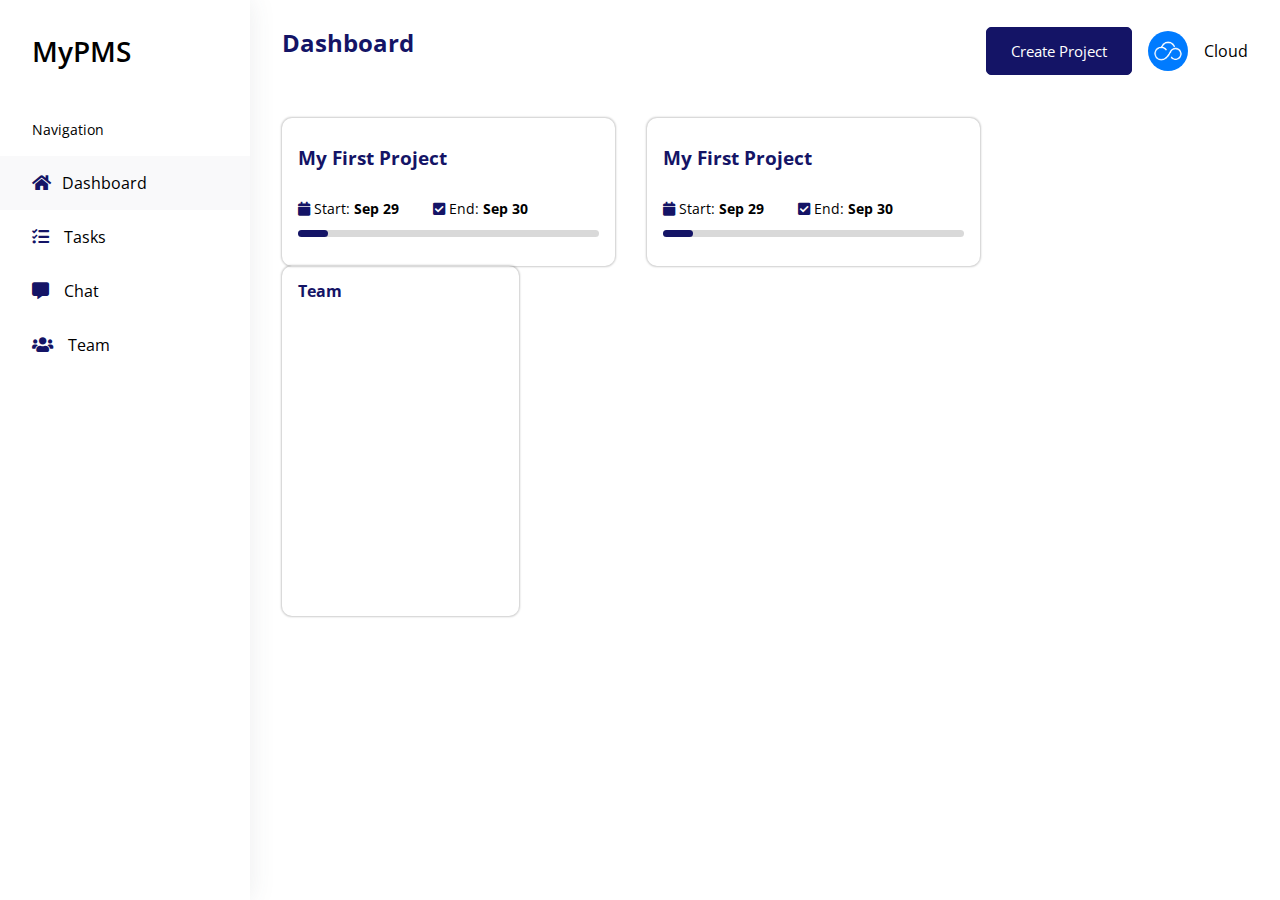
==== index.html @ 45e2c6f0 "initial commit" ====
<!DOCTYPE html>
<html lang="en">
<head>
  <meta charset="UTF-8">
  <meta name="viewport" content="width=device-width, initial-scale=1.0">
  <link rel="stylesheet" href="https://cdnjs.cloudflare.com/ajax/libs/font-awesome/5.15.3/css/all.min.css">
  <link rel="stylesheet" href="/css/styles.css">
  <title>Home</title>
</head>
<body>
  <div class="app">
    <aside>
      <div class="brand">MyPMS</div>
      <nav>
        <ul>
          <li><a href="/" class="active"><i class="fas fa-home"></i>Dashboard</a></li>
          <li><a href="/tasks.html"><i class="fas fa-tasks"></i> Tasks</a></li>
          <li><a href="/chat.html"><i class="fas fa-comment-alt"></i> Chat</a></li>
          <li><a href="/team.html"><i class="fas fa-users"></i> Team</a></li>
        </ul>
      </nav>
    </aside>
    <main>
      <header class="main-header">
        <div class="header-left">
          <h2>Dashboard</h2>
        </div>
        <div class="header-right">
          <a href="create-project.html" class="btn btn-primary">Create Project</a>
          <div class="user-account">
            <div class="user-image"><div class="image-container"><img src="images/logo.png" alt=""></div></div>
            <div class="user-name">Cloud</div>
          </div>
        </div>
      </header>
      <section class="main-content">
        <div class="content-container">
          <div class="projects-grid">
            <a href="/project.html" class="project-card">
              <h3 class="title">My First Project</h3>
              <div class="project-details">
                <div class="period">
                  <div class="start-date">
                    <i class="fas fa-calendar"></i>
                    Start: <span>Sep 29</span>
                  </div>
                  <div class="end-date">
                    <i class="fas fa-check-square"></i>
                    End: <span>Sep 30</span>
                  </div>
                </div>
                <div class="progress-bar">
                  <div class="progress" style="width: 10%;"></div>
                </div>
              </div>
            </a>
            <div class="project-card">
              <h3 class="title">My First Project</h3>
              <div class="project-details">
                <div class="period">
                  <div class="start-date">
                    <i class="fas fa-calendar"></i>
                    Start: <span>Sep 29</span>
                  </div>
                  <div class="end-date">
                    <i class="fas fa-check-square"></i>
                    End: <span>Sep 30</span>
                  </div>
                </div>
                <div class="progress-bar">
                  <div class="progress" style="width: 10%;"></div>
                </div>
              </div>
            </div>
          </div>
        </div>
        <div class="aside-container">
          <div class="team-view">
            <h4>Team</h4>
          </div>
        </div>
      </section>
    </main>
  </div>
</body>
</html>
---- css/styles.css ----
@import url("https://fonts.googleapis.com/css2?family=Open+Sans&display=swap");
:root {
  --primary-color: #141466;
  --secondary-color: #2929cc;
  --accent-color: #6677cc;
  --background-color: #dadae6;
  --text-color:#ffffff;
}

/* Common styles for both pages */
* {
  box-sizing: border-box;
}

body {
  font-family: "Open Sans", sans-serif;
  margin: 0;
  padding: 0;
}

ul {
  list-style: none;
  padding: 0;
}

a {
  text-decoration: none;
  color: inherit;
}

i {
  color: var(--primary-color);
}

h1, h2, h3, h4, h5 {
  color: var(--primary-color);
  margin: 0;
  line-height: 1.2;
  margin-bottom: 1rem;
}

.btn {
  display: block;
  padding: 0.8rem 1.5rem;
  border: none;
  border-radius: 5px;
  background: none;
  outline: none;
  font-size: 15px;
  font-family: inherit;
}

.btn-primary {
  background-color: var(--primary-color);
  border: var(--primary-color) 1px solid;
  color: white;
}

.image-container {
  width: 100%;
  height: 100%;
  position: relative;
}
.image-container img {
  position: absolute;
  top: 0;
  right: 0;
  bottom: 0;
  left: 0;
  display: block;
  width: 100%;
  max-width: 100%;
  height: 100%;
  max-height: 100%;
  -o-object-fit: cover;
     object-fit: cover;
  -o-object-position: center;
     object-position: center;
  transition: all 0.2s linear;
}

label {
  display: block;
  margin-bottom: 0.5rem;
}

input, textarea, select {
  display: block;
  width: 100%;
  padding: 0.5rem;
  margin-bottom: 1rem;
  border: 1px solid;
  border-radius: 5px;
  font-family: inherit;
  font-size: 15px;
}

.app {
  display: flex;
  -moz-column-gap: 2rem;
       column-gap: 2rem;
  width: 100%;
  height: 100vh;
}
.app > * {
  height: 100%;
  padding: 1rem 0;
}

.app aside {
  width: 20%;
  box-shadow: 0px 0px 25px rgba(73, 80, 87, 0.1);
}

.app aside .brand {
  display: flex;
  align-items: center;
  height: 70px;
  padding-left: 2rem;
  font-size: 28px;
  font-weight: 600;
}
.app aside nav {
  margin-top: 2rem;
}
.app aside nav::before {
  content: "Navigation";
  margin-left: 2rem;
  font-size: 14px;
}
.app aside nav ul li a {
  padding: 1rem 0;
  display: block;
  padding-left: 2rem;
}
.app aside nav ul li a.active {
  background-color: #F9F9FA;
}
.app aside nav ul li a:hover {
  background-color: #F9F9FA;
}
.app aside nav ul li a i {
  font-size: 17px;
  margin-right: 0.7rem;
}

.app main {
  width: 80%;
}

.main-header {
  display: flex;
  align-items: center;
  justify-content: space-between;
  width: 100%;
  height: 70px;
  margin-bottom: 2rem;
  padding-right: 2rem;
}
.main-header .header-right {
  display: flex;
  -moz-column-gap: 1rem;
       column-gap: 1rem;
  align-items: center;
}
.main-header .header-right .user-account {
  display: flex;
  align-items: center;
}
.main-header .header-right .user-image {
  width: 40px;
  height: 40px;
  margin-right: 1rem;
}
.main-header .header-right .user-image img {
  border-radius: 100%;
}

.main-content {
  display: flex;
  flex-wrap: wrap;
  -moz-column-gap: 2rem;
       column-gap: 2rem;
}
.main-content .content-container {
  width: 70%;
}
.main-content .content-container .projects-grid {
  display: grid;
  grid-template-columns: repeat(auto-fill, minmax(300px, 1fr));
  gap: 2rem;
}
.main-content .content-container .projects-grid .project-card {
  display: flex;
  flex-direction: column;
  justify-content: space-evenly;
  border-radius: 10px;
  height: 148px;
  padding: 1rem;
  box-shadow: 0px 0px 2px 1px rgba(0, 0, 0, 0.2);
}
.main-content .aside-container {
  width: 27%;
  padding-right: 2rem;
}
.main-content .aside-container .team-view {
  padding: 1rem;
  border-radius: 10px;
  width: 100%;
  height: 350px;
  box-shadow: 0px 0px 2px 1px rgba(0, 0, 0, 0.2);
}

.project-details .period {
  font-size: 14px;
  display: flex;
  justify-content: space-between;
  max-width: 230px;
  margin-bottom: 0.7rem;
}
.project-details .period span {
  font-weight: bold;
}
.project-details .progress-bar {
  height: 7px;
  border-radius: 15px;
  width: 100%;
  max-width: 600px;
  background-color: #D9D9D9;
}
.project-details .progress-bar .progress {
  height: 100%;
  border-radius: 15px;
  background-color: var(--primary-color);
}

.project-container {
  width: 100%;
  padding-right: 2rem;
}
.project-container .project-header {
  margin-bottom: 3rem;
}

.project-tracking {
  display: flex;
  -moz-column-gap: 3rem;
       column-gap: 3rem;
}

.milestones-section .milestones-container {
  padding: 1rem;
  margin-bottom: 1rem;
  border-radius: 10px;
  box-shadow: 0px 0px 2px 1px rgba(0, 0, 0, 0.2);
}
.milestones-section .milestones-list {
  max-width: 450px;
  width: 100%;
  min-width: 300px;
}
.milestones-section .milestones-list .milestone-button {
  cursor: pointer;
  width: 100%;
  text-align: justify;
  padding-left: 0;
}

.tasks-section {
  width: 100%;
}
.tasks-section .tasks-list {
  width: 100%;
}
.tasks-section .tasks-list .task-card {
  width: 100%;
  box-shadow: 0px 0px 2px 1px rgba(0, 0, 0, 0.2);
  margin-bottom: 1rem;
  padding: 0 0.8rem;
  border-radius: 5px;
}
.tasks-section .tasks-list .task-card form {
  height: 45px;
  display: flex;
  align-items: center;
}
.tasks-section .tasks-list .task-card form input {
  width: 30px;
  margin: 0;
}

.form-page {
  width: 100%;
  height: 100vh;
  display: flex;
  flex-direction: column;
}
.form-page .return {
  font-size: 21px;
  display: flex;
  align-items: center;
  padding: 1rem;
  display: block;
}
.form-page .return i {
  padding-right: 0.8rem;
}
.form-page main {
  width: 100%;
  height: 100%;
  display: flex;
  justify-content: center;
}
.form-page main form {
  width: 100%;
  max-width: 400px;
}
.form-page main form .form-header {
  margin-bottom: 3rem;
  text-align: center;
}
.form-page main form .btn {
  width: 100%;
}/*# sourceMappingURL=styles.css.map */
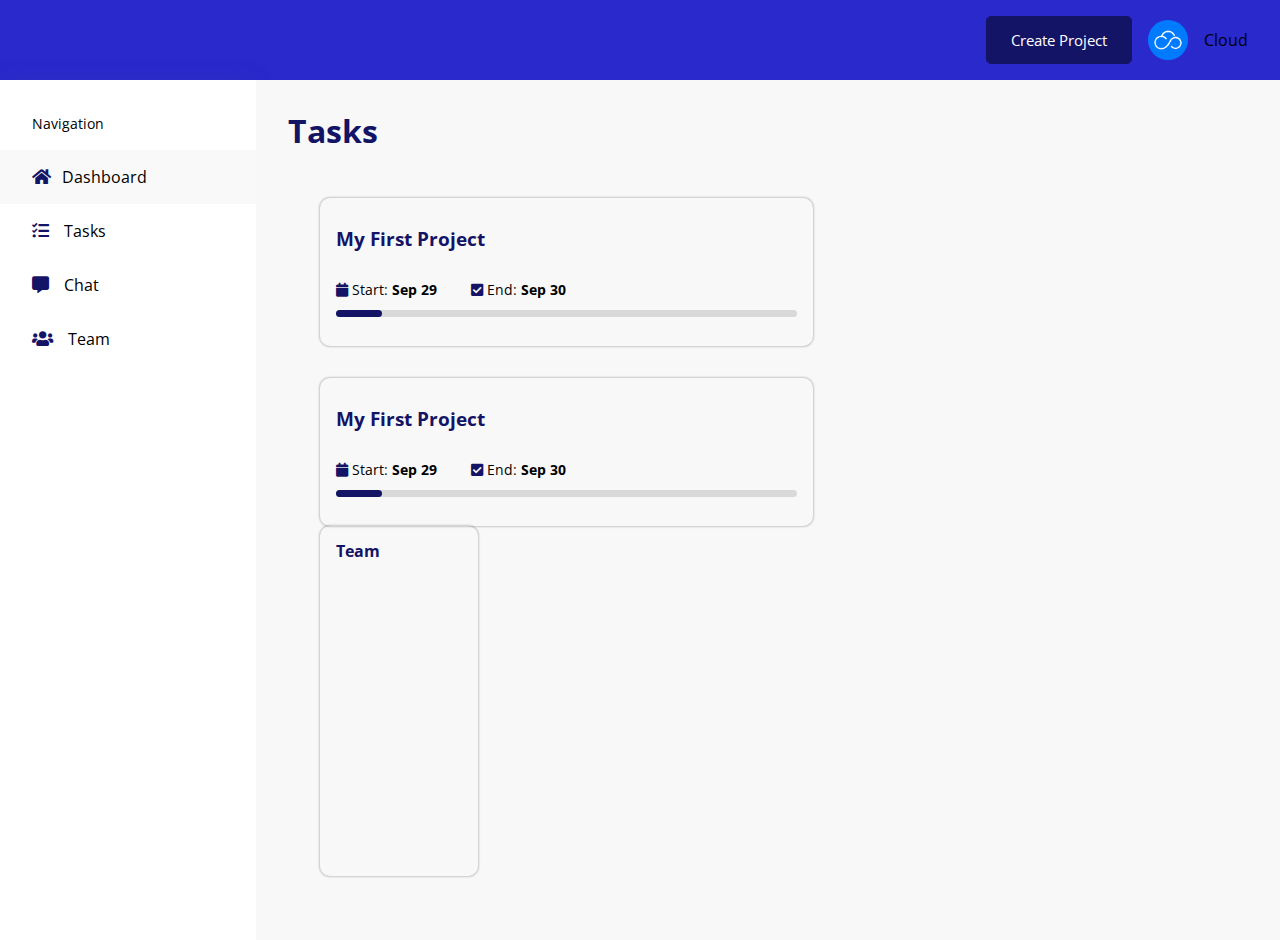
==== commit d90eb6fd: "layout change draft" ====
--- a/index.html
+++ b/index.html
@@ -9,76 +9,85 @@
 </head>
 <body>
   <div class="app">
-    <aside>
-      <div class="brand">MyPMS</div>
-      <nav>
-        <ul>
-          <li><a href="/" class="active"><i class="fas fa-home"></i>Dashboard</a></li>
-          <li><a href="/tasks.html"><i class="fas fa-tasks"></i> Tasks</a></li>
-          <li><a href="/chat.html"><i class="fas fa-comment-alt"></i> Chat</a></li>
-          <li><a href="/team.html"><i class="fas fa-users"></i> Team</a></li>
-        </ul>
-      </nav>
-    </aside>
-    <main>
-      <header class="main-header">
-        <div class="header-left">
-          <h2>Dashboard</h2>
-        </div>
-        <div class="header-right">
-          <a href="create-project.html" class="btn btn-primary">Create Project</a>
-          <div class="user-account">
-            <div class="user-image"><div class="image-container"><img src="images/logo.png" alt=""></div></div>
-            <div class="user-name">Cloud</div>
+    <nav>
+      <div class="container">
+        <div class="top-navbar">
+          <div class="top-navbar-left">
+            <a href="/" class="logo"></a>
+            <div class="search-bar"></div>
+          </div>
+          <div class="top-navbar-right">
+            <a href="create-project.html" class="btn btn-primary">Create Project</a>
+            <div class="user-account">
+              <div class="user-image"><div class="image-container"><img src="images/logo.png" alt=""></div></div>
+              <div class="user-name">Cloud</div>
+            </div>
           </div>
         </div>
-      </header>
-      <section class="main-content">
-        <div class="content-container">
-          <div class="projects-grid">
-            <a href="/project.html" class="project-card">
-              <h3 class="title">My First Project</h3>
-              <div class="project-details">
-                <div class="period">
-                  <div class="start-date">
-                    <i class="fas fa-calendar"></i>
-                    Start: <span>Sep 29</span>
+      </div>
+    </nav>
+    <main>
+      <aside>
+        <nav>
+          <ul>
+            <li><a href="/" class="active"><i class="fas fa-home"></i>Dashboard</a></li>
+            <li><a href="/tasks.html"><i class="fas fa-tasks"></i> Tasks</a></li>
+            <li><a href="/chat.html"><i class="fas fa-comment-alt"></i> Chat</a></li>
+            <li><a href="/team.html"><i class="fas fa-users"></i> Team</a></li>
+          </ul>
+        </nav>
+      </aside>
+      <section>
+        <header>
+          <h1>Tasks</h1>
+        </header>
+        <section class="main-content">
+          <div class="content-container">
+            <div class="projects-grid">
+              <a href="/project.html" class="project-card">
+                <h3 class="title">My First Project</h3>
+                <div class="project-details">
+                  <div class="period">
+                    <div class="start-date">
+                      <i class="fas fa-calendar"></i>
+                      Start: <span>Sep 29</span>
+                    </div>
+                    <div class="end-date">
+                      <i class="fas fa-check-square"></i>
+                      End: <span>Sep 30</span>
+                    </div>
                   </div>
-                  <div class="end-date">
-                    <i class="fas fa-check-square"></i>
-                    End: <span>Sep 30</span>
+                  <div class="progress-bar">
+                    <div class="progress" style="width: 10%;"></div>
                   </div>
                 </div>
-                <div class="progress-bar">
-                  <div class="progress" style="width: 10%;"></div>
-                </div>
-              </div>
-            </a>
-            <div class="project-card">
-              <h3 class="title">My First Project</h3>
-              <div class="project-details">
-                <div class="period">
-                  <div class="start-date">
-                    <i class="fas fa-calendar"></i>
-                    Start: <span>Sep 29</span>
+              </a>
+              <div class="project-card">
+                <h3 class="title">My First Project</h3>
+                <div class="project-details">
+                  <div class="period">
+                    <div class="start-date">
+                      <i class="fas fa-calendar"></i>
+                      Start: <span>Sep 29</span>
+                    </div>
+                    <div class="end-date">
+                      <i class="fas fa-check-square"></i>
+                      End: <span>Sep 30</span>
+                    </div>
                   </div>
-                  <div class="end-date">
-                    <i class="fas fa-check-square"></i>
-                    End: <span>Sep 30</span>
+                  <div class="progress-bar">
+                    <div class="progress" style="width: 10%;"></div>
                   </div>
-                </div>
-                <div class="progress-bar">
-                  <div class="progress" style="width: 10%;"></div>
                 </div>
               </div>
             </div>
           </div>
-        </div>
-        <div class="aside-container">
-          <div class="team-view">
-            <h4>Team</h4>
+          <div class="aside-container">
+            <div class="team-view">
+              <h4>Team</h4>
+            </div>
           </div>
-        </div>
+        </section>
       </section>
     </main>
   </div>
--- a/css/styles.css
+++ b/css/styles.css
@@ -95,24 +95,54 @@
   font-size: 15px;
 }
 
-.app {
-  display: flex;
-  -moz-column-gap: 2rem;
-       column-gap: 2rem;
-  width: 100%;
-  height: 100vh;
-}
-.app > * {
-  height: 100%;
-  padding: 1rem 0;
-}
-
+.app main {
+  display: flex;
+  justify-content: space-between;
+}
 .app aside {
   width: 20%;
   box-shadow: 0px 0px 25px rgba(73, 80, 87, 0.1);
-}
-
-.app aside .brand {
+  background-color: #ffffff;
+}
+.app aside nav {
+  margin-top: 2rem;
+}
+.app aside nav::before {
+  content: "Navigation";
+  margin-left: 2rem;
+  font-size: 14px;
+}
+.app aside nav ul li a {
+  padding: 1rem 0;
+  display: block;
+  padding-left: 2rem;
+}
+.app aside nav ul li a.active {
+  background-color: #F9F9FA;
+}
+.app aside nav ul li a:hover {
+  background-color: #F9F9FA;
+}
+.app aside nav ul li a i {
+  font-size: 17px;
+  margin-right: 0.7rem;
+}
+.app section {
+  padding: 2rem;
+  width: 80%;
+  background-color: #f8f8f8;
+}
+
+.top-navbar {
+  display: flex;
+  align-items: center;
+  justify-content: space-between;
+  width: 100%;
+  height: 80px;
+  padding: 0 2rem;
+  background-color: #2929cc;
+}
+.top-navbar .logo {
   display: flex;
   align-items: center;
   height: 70px;
@@ -120,59 +150,22 @@
   font-size: 28px;
   font-weight: 600;
 }
-.app aside nav {
-  margin-top: 2rem;
-}
-.app aside nav::before {
-  content: "Navigation";
-  margin-left: 2rem;
-  font-size: 14px;
-}
-.app aside nav ul li a {
-  padding: 1rem 0;
-  display: block;
-  padding-left: 2rem;
-}
-.app aside nav ul li a.active {
-  background-color: #F9F9FA;
-}
-.app aside nav ul li a:hover {
-  background-color: #F9F9FA;
-}
-.app aside nav ul li a i {
-  font-size: 17px;
-  margin-right: 0.7rem;
-}
-
-.app main {
-  width: 80%;
-}
-
-.main-header {
-  display: flex;
-  align-items: center;
-  justify-content: space-between;
-  width: 100%;
-  height: 70px;
-  margin-bottom: 2rem;
-  padding-right: 2rem;
-}
-.main-header .header-right {
+.top-navbar .top-navbar-right {
   display: flex;
   -moz-column-gap: 1rem;
        column-gap: 1rem;
   align-items: center;
 }
-.main-header .header-right .user-account {
-  display: flex;
-  align-items: center;
-}
-.main-header .header-right .user-image {
+.top-navbar .top-navbar-right .user-account {
+  display: flex;
+  align-items: center;
+}
+.top-navbar .top-navbar-right .user-image {
   width: 40px;
   height: 40px;
   margin-right: 1rem;
 }
-.main-header .header-right .user-image img {
+.top-navbar .top-navbar-right .user-image img {
   border-radius: 100%;
 }
 
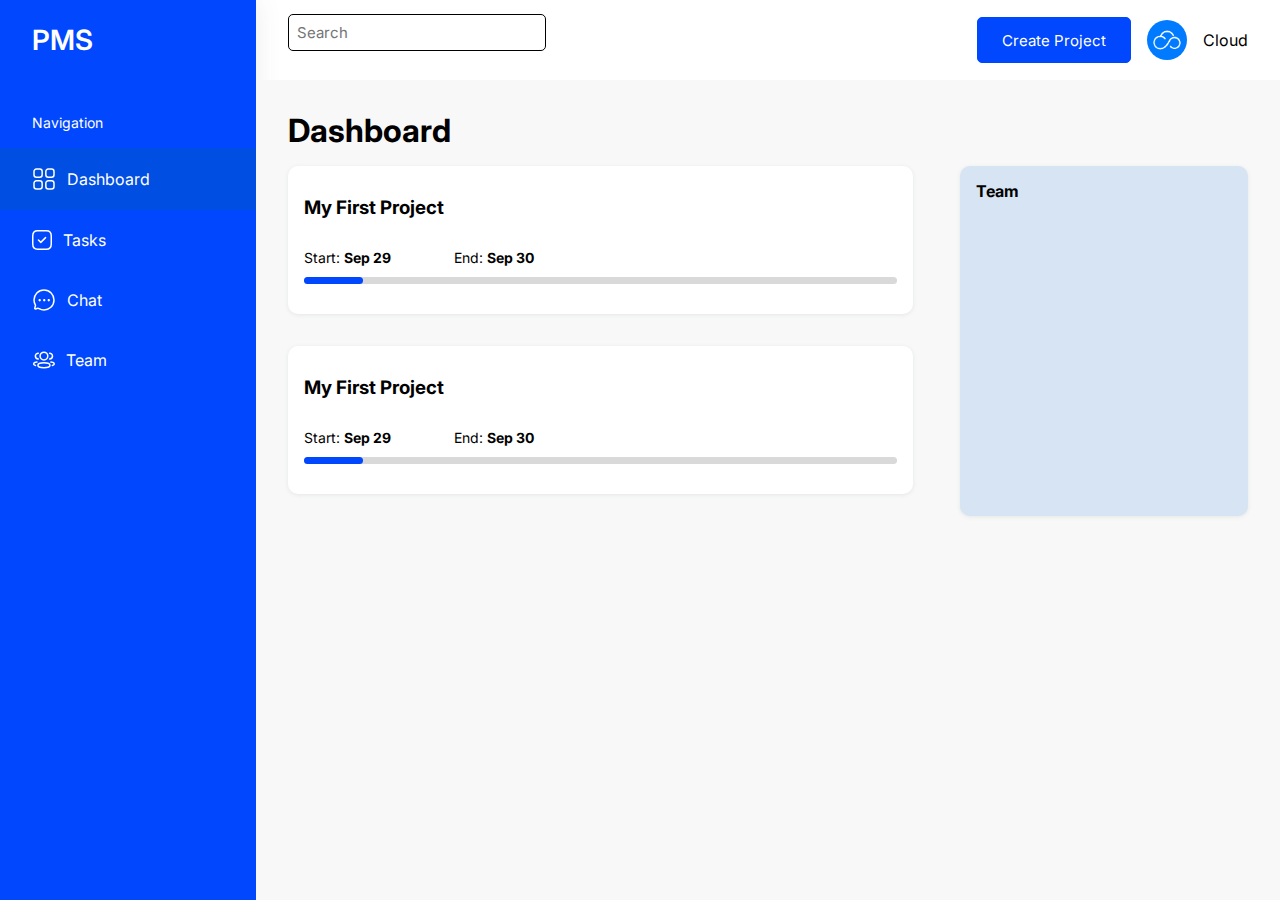
==== commit d137e058: "layout update" ====
--- a/index.html
+++ b/index.html
@@ -3,43 +3,47 @@
 <head>
   <meta charset="UTF-8">
   <meta name="viewport" content="width=device-width, initial-scale=1.0">
-  <link rel="stylesheet" href="https://cdnjs.cloudflare.com/ajax/libs/font-awesome/5.15.3/css/all.min.css">
+  <link rel="preconnect" href="https://fonts.googleapis.com">
+  <link rel="preconnect" href="https://fonts.gstatic.com" crossorigin>
+  <link href="https://fonts.googleapis.com/css2?family=Inter:wght@100;200;300;400;500;600&display=swap" rel="stylesheet">
   <link rel="stylesheet" href="/css/styles.css">
-  <title>Home</title>
+  <title>Dashboard</title>
 </head>
 <body>
   <div class="app">
-    <nav>
-      <div class="container">
-        <div class="top-navbar">
-          <div class="top-navbar-left">
-            <a href="/" class="logo"></a>
-            <div class="search-bar"></div>
-          </div>
-          <div class="top-navbar-right">
-            <a href="create-project.html" class="btn btn-primary">Create Project</a>
-            <div class="user-account">
-              <div class="user-image"><div class="image-container"><img src="images/logo.png" alt=""></div></div>
-              <div class="user-name">Cloud</div>
+    <aside>
+      <div class="logo">PMS</div>
+      <nav>
+        <ul>
+          <li><a href="/" class="active"> <img src="/images/Category.svg" class="nav-icon" alt="Dashboard"> <span>Dashboard</span></a></li>
+          <li><a href="/tasks.html"> <img src="/images/Tick Square.svg" class="nav-icon" alt="Tasks"> <span>Tasks</span></a></li>
+          <li><a href="/chat.html"> <img src="/images/Chat.svg" class="nav-icon" alt="Chat Icon"> <span>Chat</span></a></li>
+          <li><a href="/team.html"> <img src="/images/User.svg" class="nav-icon" alt="Team"> <span>Team</span></a></li>
+        </ul>
+      </nav>
+    </aside>
+    <main>
+      <nav>
+        <div class="container">
+          <div class="top-navbar">
+            <div class="top-navbar-left">
+              <div class="search-bar">
+                <input type="text" placeholder="Search">
+              </div>
+            </div>
+            <div class="top-navbar-right">
+              <a href="create-project.html" class="btn btn-primary">Create Project</a>
+              <div class="user-account">
+                <div class="user-image"><div class="image-container"><img src="images/logo.png" alt=""></div></div>
+                <div class="user-name">Cloud</div>
+              </div>
             </div>
           </div>
         </div>
-      </div>
-    </nav>
-    <main>
-      <aside>
-        <nav>
-          <ul>
-            <li><a href="/" class="active"><i class="fas fa-home"></i>Dashboard</a></li>
-            <li><a href="/tasks.html"><i class="fas fa-tasks"></i> Tasks</a></li>
-            <li><a href="/chat.html"><i class="fas fa-comment-alt"></i> Chat</a></li>
-            <li><a href="/team.html"><i class="fas fa-users"></i> Team</a></li>
-          </ul>
-        </nav>
-      </aside>
+      </nav>
       <section>
-        <header>
-          <h1>Tasks</h1>
+        <header class="main-header">
+          <h1>Dashboard</h1>
         </header>
         <section class="main-content">
           <div class="content-container">
--- a/css/styles.css
+++ b/css/styles.css
@@ -1,21 +1,24 @@
-@import url("https://fonts.googleapis.com/css2?family=Open+Sans&display=swap");
+/* Common styles for both pages */
+*, *::before, *::after {
+  margin: 0;
+  padding: 0;
+  box-sizing: border-box;
+}
+
 :root {
-  --primary-color: #141466;
+  --primary-color: #0047FD;
   --secondary-color: #2929cc;
   --accent-color: #6677cc;
   --background-color: #dadae6;
   --text-color:#ffffff;
-}
-
-/* Common styles for both pages */
-* {
-  box-sizing: border-box;
+  --white-color:#ffffff;
+  --dark-color: #000000;
+  --box-shadow: 0px 1px 4px 0px rgba(73, 80, 87, 0.10);
 }
 
 body {
-  font-family: "Open Sans", sans-serif;
-  margin: 0;
-  padding: 0;
+  font-family: "Inter", sans-serif;
+  font-size: 16px;
 }
 
 ul {
@@ -29,11 +32,11 @@
 }
 
 i {
-  color: var(--primary-color);
+  color: var(--dark-color);
 }
 
 h1, h2, h3, h4, h5 {
-  color: var(--primary-color);
+  color: var(--dark-color);
   margin: 0;
   line-height: 1.2;
   margin-bottom: 1rem;
@@ -95,14 +98,37 @@
   font-size: 15px;
 }
 
+.app {
+  width: 100%;
+  height: 100vh;
+  overflow: hidden;
+  display: flex;
+  justify-content: space-between;
+}
 .app main {
-  display: flex;
-  justify-content: space-between;
+  width: 80%;
+}
+.app main > section {
+  padding: 0 2rem;
+  background-color: #f8f8f8;
+  height: calc(100vh - 80px);
+  overflow: scroll;
+  padding-bottom: 3rem;
 }
 .app aside {
   width: 20%;
+  height: 100vh;
   box-shadow: 0px 0px 25px rgba(73, 80, 87, 0.1);
-  background-color: #ffffff;
+  background-color: var(--primary-color);
+  color: var(--white-color);
+}
+.app aside .logo {
+  display: flex;
+  align-items: center;
+  height: 80px;
+  padding-left: 2rem;
+  font-size: 28px;
+  font-weight: 600;
 }
 .app aside nav {
   margin-top: 2rem;
@@ -112,25 +138,23 @@
   margin-left: 2rem;
   font-size: 14px;
 }
+.app aside nav ul li:first-of-type {
+  margin-top: 1rem;
+}
 .app aside nav ul li a {
-  padding: 1rem 0;
-  display: block;
+  padding: 1.2rem 0;
+  display: flex;
+  align-items: center;
   padding-left: 2rem;
 }
 .app aside nav ul li a.active {
-  background-color: #F9F9FA;
+  background-color: rgba(2, 89, 189, 0.4117647059);
 }
 .app aside nav ul li a:hover {
-  background-color: #F9F9FA;
-}
-.app aside nav ul li a i {
-  font-size: 17px;
+  background-color: rgba(2, 89, 189, 0.4117647059);
+}
+.app aside nav ul li a .nav-icon {
   margin-right: 0.7rem;
-}
-.app section {
-  padding: 2rem;
-  width: 80%;
-  background-color: #f8f8f8;
 }
 
 .top-navbar {
@@ -140,15 +164,6 @@
   width: 100%;
   height: 80px;
   padding: 0 2rem;
-  background-color: #2929cc;
-}
-.top-navbar .logo {
-  display: flex;
-  align-items: center;
-  height: 70px;
-  padding-left: 2rem;
-  font-size: 28px;
-  font-weight: 600;
 }
 .top-navbar .top-navbar-right {
   display: flex;
@@ -169,14 +184,20 @@
   border-radius: 100%;
 }
 
+.main-header {
+  padding-top: 2rem;
+}
+
 .main-content {
   display: flex;
+  justify-content: space-between;
   flex-wrap: wrap;
   -moz-column-gap: 2rem;
        column-gap: 2rem;
 }
 .main-content .content-container {
-  width: 70%;
+  width: 100%;
+  max-width: 625px;
 }
 .main-content .content-container .projects-grid {
   display: grid;
@@ -188,20 +209,21 @@
   flex-direction: column;
   justify-content: space-evenly;
   border-radius: 10px;
+  background-color: var(--white-color);
   height: 148px;
   padding: 1rem;
-  box-shadow: 0px 0px 2px 1px rgba(0, 0, 0, 0.2);
+  box-shadow: var(--box-shadow);
 }
 .main-content .aside-container {
-  width: 27%;
-  padding-right: 2rem;
+  width: 30%;
 }
 .main-content .aside-container .team-view {
+  background-color: rgba(61, 137, 223, 0.1803921569);
   padding: 1rem;
   border-radius: 10px;
   width: 100%;
   height: 350px;
-  box-shadow: 0px 0px 2px 1px rgba(0, 0, 0, 0.2);
+  box-shadow: var(--box-shadow);
 }
 
 .project-details .period {
@@ -225,6 +247,107 @@
   height: 100%;
   border-radius: 15px;
   background-color: var(--primary-color);
+}
+
+.content-modal {
+  margin-top: 2rem;
+  background-color: var(--white-color);
+  box-shadow: var(--box-shadow);
+  border-radius: 5px;
+  padding: 1.5rem 1.333rem;
+}
+
+.tasks-list .task-grid {
+  margin-top: 1rem;
+  width: 100%;
+  align-items: center;
+  padding: 0.8rem 0;
+  display: grid;
+  grid-template-columns: 0.5fr 2fr 1fr 1fr;
+  border-bottom: 1px solid #D9D9D9;
+}
+.tasks-list .task-name {
+  font-size: 14px;
+  font-weight: 500;
+}
+.tasks-list .project-tag {
+  color: #D9D9D9;
+  font-size: 14px;
+}
+.tasks-list .checkbox input {
+  margin: 0;
+  text-align: justify;
+  width: 50px;
+}
+
+.recent-tasks-item {
+  padding: 1rem 0;
+  border-bottom: 1px solid #D9D9D9;
+}
+.recent-tasks-item .task-name {
+  font-size: 15px;
+  font-weight: 500;
+}
+.recent-tasks-item .task-details {
+  display: flex;
+  justify-content: space-between;
+  font-size: 12px;
+  margin-top: 0.5rem;
+}
+
+.status-button {
+  font-size: 12px;
+  border-radius: 15px;
+  padding: 0.3rem;
+  display: flex;
+  align-items: center;
+  justify-content: center;
+}
+.status-button.pending {
+  background-color: rgba(0, 72, 253, 0.0862745098);
+  color: #0047FD;
+  width: 80px;
+}
+.status-button.complete {
+  background-color: rgba(42, 167, 0, 0.1176470588);
+  color: #2BA700;
+  width: 80px;
+}
+
+.chat-container {
+  display: flex;
+  justify-content: space-between;
+}
+.chat-container > * {
+  height: 650px;
+  max-height: 90vh;
+}
+.chat-container .chat-list {
+  width: 30%;
+}
+.chat-container .chat-field {
+  border-radius: 5px;
+  width: 65%;
+  margin-top: 2rem;
+  background-color: var(--white-color);
+}
+.chat-container .chat-field .chat-header {
+  display: flex;
+  align-items: center;
+  justify-content: space-between;
+  padding: 1rem;
+  border-bottom: 1px solid #D9D9D9;
+}
+.chat-container .chat-field .chat-header .chat-header-user {
+  display: flex;
+  align-items: center;
+}
+.chat-container .chat-field .chat-header .chat-header-user .user-image {
+  width: 65px;
+  height: 65px;
+  border-radius: 100%;
+  overflow: hidden;
+  margin-right: 1rem;
 }
 
 .project-container {
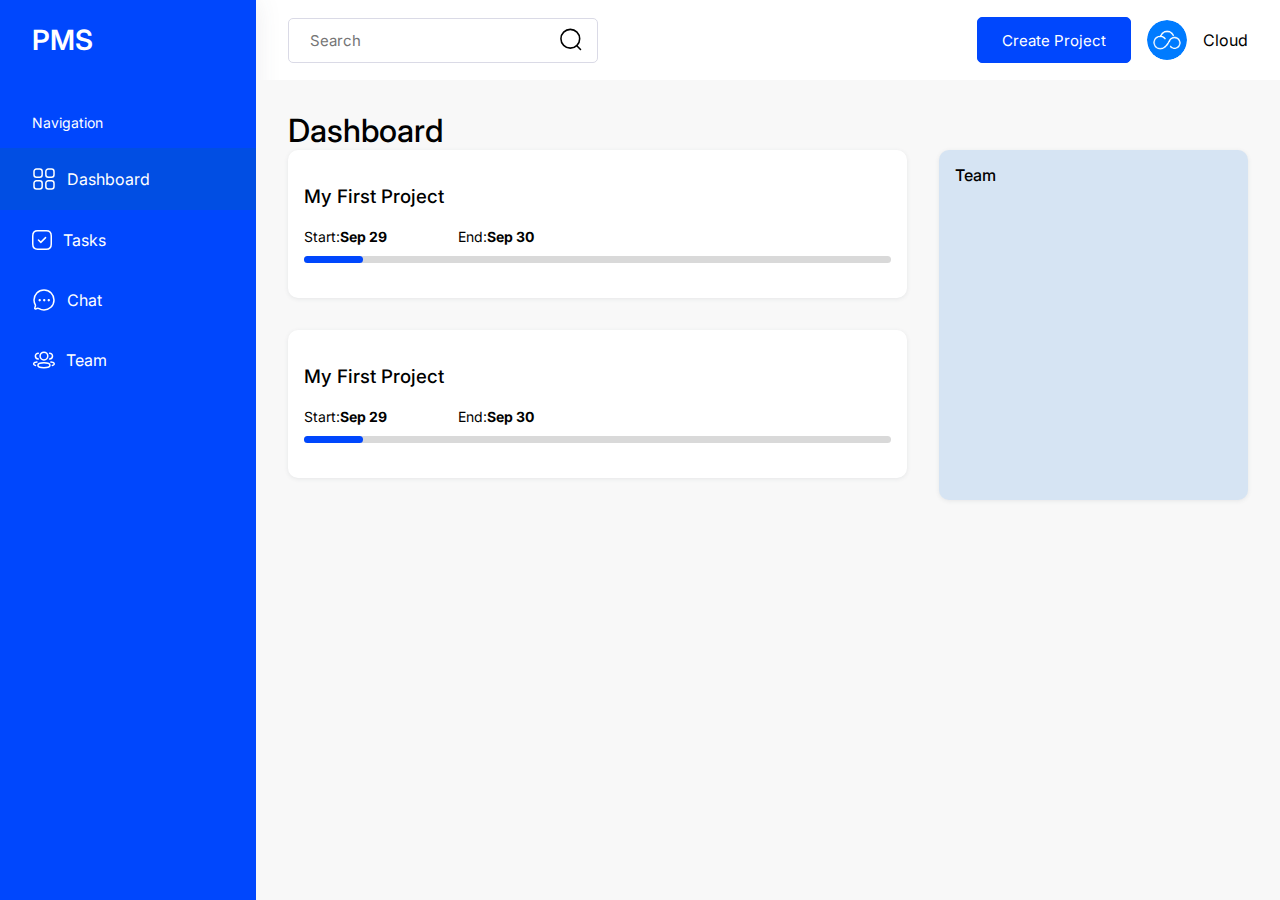
==== commit 9101e3d6: "complete!" ====
--- a/index.html
+++ b/index.html
@@ -28,7 +28,10 @@
           <div class="top-navbar">
             <div class="top-navbar-left">
               <div class="search-bar">
-                <input type="text" placeholder="Search">
+                <input type="text" class="search-field" placeholder="Search">
+                <button type="submit" class="search-button">
+                  <img src="/images/Search.svg" alt="">
+               </button>
               </div>
             </div>
             <div class="top-navbar-right">
--- a/css/styles.css
+++ b/css/styles.css
@@ -36,10 +36,10 @@
 }
 
 h1, h2, h3, h4, h5 {
+  font-weight: 500;
   color: var(--dark-color);
   margin: 0;
   line-height: 1.2;
-  margin-bottom: 1rem;
 }
 
 .btn {
@@ -92,10 +92,21 @@
   width: 100%;
   padding: 0.5rem;
   margin-bottom: 1rem;
-  border: 1px solid;
+  border: 1px solid var(--background-color);
   border-radius: 5px;
   font-family: inherit;
   font-size: 15px;
+}
+
+.user-head {
+  display: flex;
+  align-items: center;
+}
+
+.user-image {
+  border-radius: 100%;
+  overflow: hidden;
+  margin-right: 1rem;
 }
 
 .app {
@@ -112,7 +123,7 @@
   padding: 0 2rem;
   background-color: #f8f8f8;
   height: calc(100vh - 80px);
-  overflow: scroll;
+  overflow-y: auto;
   padding-bottom: 3rem;
 }
 .app aside {
@@ -184,12 +195,35 @@
   border-radius: 100%;
 }
 
+.search-bar {
+  width: 100%;
+  height: 45px;
+  display: flex;
+  align-items: center;
+  border-radius: 5px;
+  justify-content: space-between;
+  border: 1px solid var(--background-color);
+  padding: 0 0.8rem;
+}
+.search-bar .search-field {
+  margin: 0;
+  height: 100%;
+  width: 100%;
+  border: none;
+  outline: none;
+}
+.search-bar .search-button {
+  border: none;
+  background: none;
+}
+
 .main-header {
   padding-top: 2rem;
 }
 
 .main-content {
   display: flex;
+  flex: 1 2;
   justify-content: space-between;
   flex-wrap: wrap;
   -moz-column-gap: 2rem;
@@ -197,7 +231,7 @@
 }
 .main-content .content-container {
   width: 100%;
-  max-width: 625px;
+  flex: 2;
 }
 .main-content .content-container .projects-grid {
   display: grid;
@@ -215,7 +249,8 @@
   box-shadow: var(--box-shadow);
 }
 .main-content .aside-container {
-  width: 30%;
+  width: 100%;
+  flex: 1;
 }
 .main-content .aside-container .team-view {
   background-color: rgba(61, 137, 223, 0.1803921569);
@@ -229,9 +264,17 @@
 .project-details .period {
   font-size: 14px;
   display: flex;
+  align-items: center;
   justify-content: space-between;
   max-width: 230px;
   margin-bottom: 0.7rem;
+}
+.project-details .period > * {
+  display: flex;
+  align-items: center;
+}
+.project-details .period > * img {
+  margin-right: 0.3rem;
 }
 .project-details .period span {
   font-weight: bold;
@@ -315,47 +358,213 @@
 }
 
 .chat-container {
-  display: flex;
+  width: 100%;
+  height: 100%;
+  display: flex;
+  -moz-column-gap: 2rem;
+       column-gap: 2rem;
   justify-content: space-between;
 }
 .chat-container > * {
-  height: 650px;
-  max-height: 90vh;
-}
-.chat-container .chat-list {
-  width: 30%;
-}
-.chat-container .chat-field {
+  height: 100%;
+}
+.chat-container .chat-list-container {
+  flex: 0.8;
+}
+.chat-container .chat-list-container .search {
+  margin: 1rem 0;
+}
+.chat-container .chat-list-container .chat-list .chat {
+  display: flex;
+  width: 100%;
+  padding: 0.8rem 0;
+  border-bottom: 1px solid var(--background-color);
+}
+.chat-container .chat-list-container .chat-list .chat .receiver-image {
+  width: 45px;
+  height: 45px;
+  margin-right: 1rem;
+  border-radius: 100%;
+  overflow: hidden;
+}
+.chat-container .chat-list-container .chat-list .chat .chat-details {
+  width: 80%;
+  display: flex;
+  flex-direction: column;
+  justify-content: space-around;
+}
+.chat-container .chat-list-container .chat-list .chat .chat-details > * {
+  width: 100%;
+  display: flex;
+  justify-content: space-between;
+}
+.chat-container .chat-list-container .chat-list .chat .chat-details .message, .chat-container .chat-list-container .chat-list .chat .chat-details .message-count, .chat-container .chat-list-container .chat-list .chat .chat-details .time {
+  font-size: 13px;
+}
+.chat-container .chat-list-container .chat-list .chat .chat-details .message-count {
+  width: 17px;
+  text-align: center;
+  height: 17px;
+  background-color: #6b95ff;
+  color: white;
+  font-size: 12px;
+  border-radius: 100%;
+}
+.chat-container .chat-field-container {
   border-radius: 5px;
-  width: 65%;
+  flex: 2;
   margin-top: 2rem;
   background-color: var(--white-color);
 }
-.chat-container .chat-field .chat-header {
-  display: flex;
+.chat-container .chat-field-container .chat-header {
+  display: flex;
+  height: 13%;
   align-items: center;
   justify-content: space-between;
   padding: 1rem;
   border-bottom: 1px solid #D9D9D9;
 }
-.chat-container .chat-field .chat-header .chat-header-user {
-  display: flex;
-  align-items: center;
-}
-.chat-container .chat-field .chat-header .chat-header-user .user-image {
-  width: 65px;
-  height: 65px;
-  border-radius: 100%;
-  overflow: hidden;
+.chat-container .chat-field-container .chat-header .chat-header-user {
+  display: flex;
+  align-items: center;
+}
+.chat-container .chat-field-container .chat-header .chat-header-user .user-image {
+  width: 50px;
+  height: 50px;
+}
+.chat-container .chat-field-container .chat-header .chat-header-user .user-name .user-status {
+  font-size: 12px;
+  margin-top: 0.3rem;
+}
+.chat-container .chat-field-container .chat-field {
+  width: 100%;
+  height: 70%;
+  overflow-y: auto;
+  padding: 2rem 1rem;
+}
+.chat-container .chat-field-container .chat-field .chat-blob {
+  margin: 1rem 0;
+  display: flex;
+  align-items: end;
+}
+.chat-container .chat-field-container .chat-field .chat-blob.sender {
+  justify-content: flex-end;
+}
+.chat-container .chat-field-container .chat-field .chat-blob .user-image {
+  width: 35px;
+  height: 35px;
+}
+.chat-container .chat-field-container .chat-field .chat-blob .user-receiver {
+  margin-right: 0.8rem;
+}
+.chat-container .chat-field-container .chat-field .chat-blob .user-sender {
+  margin-left: 0.8rem;
+}
+.chat-container .chat-field-container .chat-field .chat-blob .message {
+  max-width: 55%;
+  font-size: 15px;
+  background-color: var(--white-color);
+  box-shadow: var(--box-shadow);
+  padding: 1rem 0.8rem;
+}
+.chat-container .chat-field-container .chat-field .chat-blob .receiver-message {
+  border-radius: 10px 10px 10px 0;
+}
+.chat-container .chat-field-container .chat-field .chat-blob .sender-message {
+  border-radius: 10px 10px 0 10px;
+}
+.chat-container .chat-field-container .chat-sender {
+  height: 15%;
+  padding: 0 1rem;
+  display: flex;
+  align-items: center;
+}
+.chat-container .chat-field-container .chat-sender .attachment {
   margin-right: 1rem;
-}
-
-.project-container {
-  width: 100%;
-  padding-right: 2rem;
-}
-.project-container .project-header {
+  height: 30px;
+  position: relative;
+  display: flex;
+  justify-content: center;
+}
+.chat-container .chat-field-container .chat-sender .attachment input {
+  opacity: 0;
+  margin: 0;
+  position: absolute;
+  top: 0;
+}
+.chat-container .chat-field-container .chat-sender .textfield {
+  width: 100%;
+  height: 50px;
+  border: 1px solid var(--background-color);
+  border-radius: 5px;
+  display: flex;
+  align-items: center;
+}
+.chat-container .chat-field-container .chat-sender .textfield textarea {
+  width: 100%;
+  height: 100%;
+  border: none;
+  outline: none;
+  margin: 0;
+}
+.chat-container .chat-field-container .chat-sender .textfield button {
+  margin: 1rem;
+  margin-left: 0.5rem;
+  display: flex;
+  align-items: center;
+  border: none;
+  background: none;
+  outline: none;
+}
+
+.content-table {
+  margin-top: 2rem;
+  width: 100%;
+  height: 100%;
+}
+.content-table input {
+  margin: 0;
+}
+.content-table .table-head th {
+  text-align: start;
+}
+.content-table .user-image {
+  width: 35px;
+  height: 35px;
+}
+.content-table .table-grid {
+  padding: 1rem 0;
+  border-bottom: 1px solid #D9D9D9;
+  display: grid;
+  align-items: center;
+  grid-template-columns: 0.5fr 2fr 2fr 2fr 1fr;
+}
+.content-table .table-grid .table-action {
+  display: none;
+  -moz-column-gap: 1rem;
+       column-gap: 1rem;
+}
+
+.users .users-header {
+  display: flex;
+  align-items: center;
+  justify-content: space-between;
+}
+.users .users-header .btn {
+  background-color: var(--background-color);
+}
+
+.project {
+  width: 100%;
+}
+.project .project-header {
+  padding: 2rem;
+  padding-top: 3rem;
   margin-bottom: 3rem;
+  background-color: var(--white-color);
+}
+.project .project-header h2 {
+  margin-bottom: 1rem;
 }
 
 .project-tracking {
@@ -367,8 +576,11 @@
 .milestones-section .milestones-container {
   padding: 1rem;
   margin-bottom: 1rem;
-  border-radius: 10px;
-  box-shadow: 0px 0px 2px 1px rgba(0, 0, 0, 0.2);
+  background-color: var(--white-color);
+  box-shadow: var(--box-shadow);
+}
+.milestones-section .milestones-container h3 {
+  margin-bottom: 1rem;
 }
 .milestones-section .milestones-list {
   max-width: 450px;
@@ -384,13 +596,22 @@
 
 .tasks-section {
   width: 100%;
+  padding: 2rem;
+  background-color: var(--white-color);
+  box-shadow: var(--box-shadow);
+  display: flex;
+  flex-direction: column;
+  justify-content: space-between;
+}
+.tasks-section .tasks-header {
+  margin-bottom: 2rem;
 }
 .tasks-section .tasks-list {
   width: 100%;
 }
 .tasks-section .tasks-list .task-card {
   width: 100%;
-  box-shadow: 0px 0px 2px 1px rgba(0, 0, 0, 0.2);
+  box-shadow: var(--box-shadow);
   margin-bottom: 1rem;
   padding: 0 0.8rem;
   border-radius: 5px;
@@ -404,6 +625,9 @@
   width: 30px;
   margin: 0;
 }
+.tasks-section .btn {
+  width: 100%;
+}
 
 .form-page {
   width: 100%;
